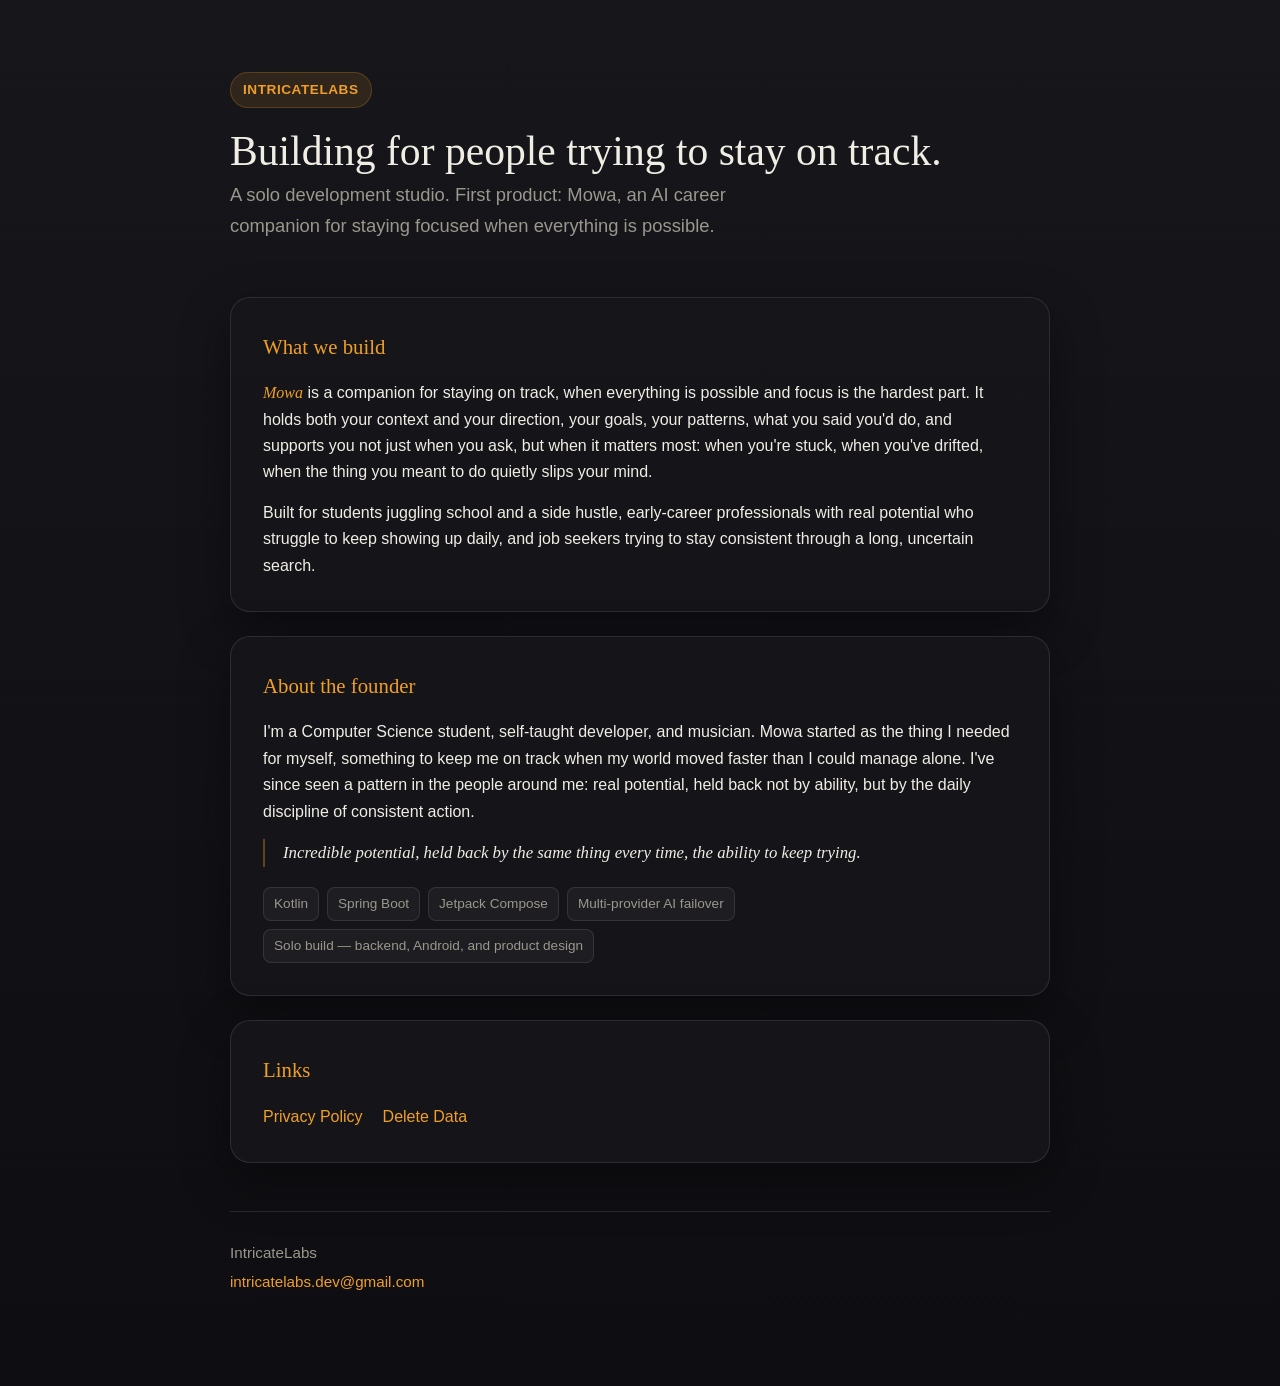
==== index.html @ 5f6d0f76 "Addition of landing page and mowa privacy policy and data deletion" ====
<!DOCTYPE html>
<html lang="en">
<head>
  <meta charset="UTF-8" />
  <meta name="viewport" content="width=device-width, initial-scale=1.0" />
  <title>IntricateLabs</title>
  <style>
    :root {
      --bg: #0e0e12;
      --card: #16161b;
      --text: #f0ede4;
      --muted: #9a978c;
      --accent: #ef9f27;
      --border: rgba(255,255,255,0.10);
    }
    * { box-sizing: border-box; }
    body {
      margin: 0;
      font-family: Arial, Helvetica, sans-serif;
      background: linear-gradient(180deg, #16161b 0%, #0e0e12 100%);
      color: var(--text);
      line-height: 1.65;
    }
    .wrap {
      max-width: 860px;
      margin: 0 auto;
      padding: 72px 20px 88px;
    }
    .kicker {
      display: inline-block;
      padding: 6px 12px;
      border-radius: 999px;
      background: rgba(239, 159, 39, 0.12);
      color: var(--accent);
      border: 1px solid rgba(239, 159, 39, 0.22);
      font-size: 0.85rem;
      font-weight: 700;
      letter-spacing: 0.04em;
      text-transform: uppercase;
    }
    h1 {
      margin: 20px 0 4px;
      font-size: 2.6rem;
      line-height: 1.15;
      font-family: Georgia, serif;
      font-weight: 400;
    }
    .tagline {
      margin: 0 0 56px;
      font-size: 1.15rem;
      color: var(--muted);
      max-width: 560px;
    }
    .card {
      background: rgba(22, 22, 27, 0.92);
      border: 1px solid var(--border);
      border-radius: 20px;
      padding: 32px;
      margin-bottom: 24px;
      box-shadow: 0 18px 50px rgba(0,0,0,0.35);
    }
    .card h2 {
      margin: 0 0 16px;
      font-size: 1.3rem;
      font-family: Georgia, serif;
      font-weight: 400;
      color: var(--accent);
    }
    .card p {
      margin: 0 0 14px;
      color: var(--text);
    }
    .card p:last-child { margin-bottom: 0; }
    .muted { color: var(--muted); }
    .product-name {
      display: inline-block;
      font-family: Georgia, serif;
      font-style: italic;
      color: var(--accent);
    }
    .stack {
      display: flex;
      flex-wrap: wrap;
      gap: 8px;
      margin-top: 20px;
    }
    .stack span {
      font-size: 0.85rem;
      color: var(--muted);
      background: rgba(255,255,255,0.04);
      border: 1px solid var(--border);
      border-radius: 8px;
      padding: 5px 10px;
    }
    .links {
      display: flex;
      flex-wrap: wrap;
      gap: 20px;
      margin-top: 4px;
    }
    a {
      color: var(--accent);
      text-decoration: none;
    }
    a:hover { text-decoration: underline; }
    .footer {
      margin-top: 48px;
      padding-top: 24px;
      border-top: 1px solid var(--border);
      color: var(--muted);
      font-size: 0.95rem;
    }
    .footer p { margin: 4px 0; }
    .quote {
      font-family: Georgia, serif;
      font-style: italic;
      font-size: 1.05rem;
      color: var(--text);
      border-left: 2px solid rgba(239, 159, 39, 0.35);
      padding-left: 18px;
      margin: 0;
    }
  </style>
</head>
<body>
  <div class="wrap">
    <span class="kicker">IntricateLabs</span>
    <h1>Building for people trying to stay on track.</h1>
    <p class="tagline">A solo development studio. First product: Mowa, an AI career companion for staying focused when everything is possible.</p>

    <div class="card">
      <h2>What we build</h2>
      <p><span class="product-name">Mowa</span> is a companion for staying on track, when everything is possible and focus is the hardest part. It holds both your context and your direction, your goals, your patterns, what you said you'd do, and supports you not just when you ask, but when it matters most: when you're stuck, when you've drifted, when the thing you meant to do quietly slips your mind.</p>
      <p class="muted">Built for students juggling school and a side hustle, early-career professionals with real potential who struggle to keep showing up daily, and job seekers trying to stay consistent through a long, uncertain search.</p>
    </div>

    <div class="card">
      <h2>About the founder</h2>
      <p>I'm a Computer Science student, self-taught developer, and musician. Mowa started as the thing I needed for myself, something to keep me on track when my world moved faster than I could manage alone. I've since seen a pattern in the people around me: real potential, held back not by ability, but by the daily discipline of consistent action.</p>
      <p class="quote">Incredible potential, held back by the same thing every time, the ability to keep trying.</p>
      <div class="stack">
        <span>Kotlin</span>
        <span>Spring Boot</span>
        <span>Jetpack Compose</span>
        <span>Multi-provider AI failover</span>
        <span>Solo build — backend, Android, and product design</span>
      </div>
    </div>

    <div class="card">
      <h2>Links</h2>
      <div class="links">
        <a href="./mowa/privacy-policy.html">Privacy Policy</a>
        <a href="./mowa/delete-data.html">Delete Data</a>
      </div>
    </div>

    <div class="footer">
      <p>IntricateLabs</p>
      <p><a href="mailto:intricatelabs.dev@gmail.com">intricatelabs.dev@gmail.com</a></p>
    </div>
  </div>
</body>
</html>
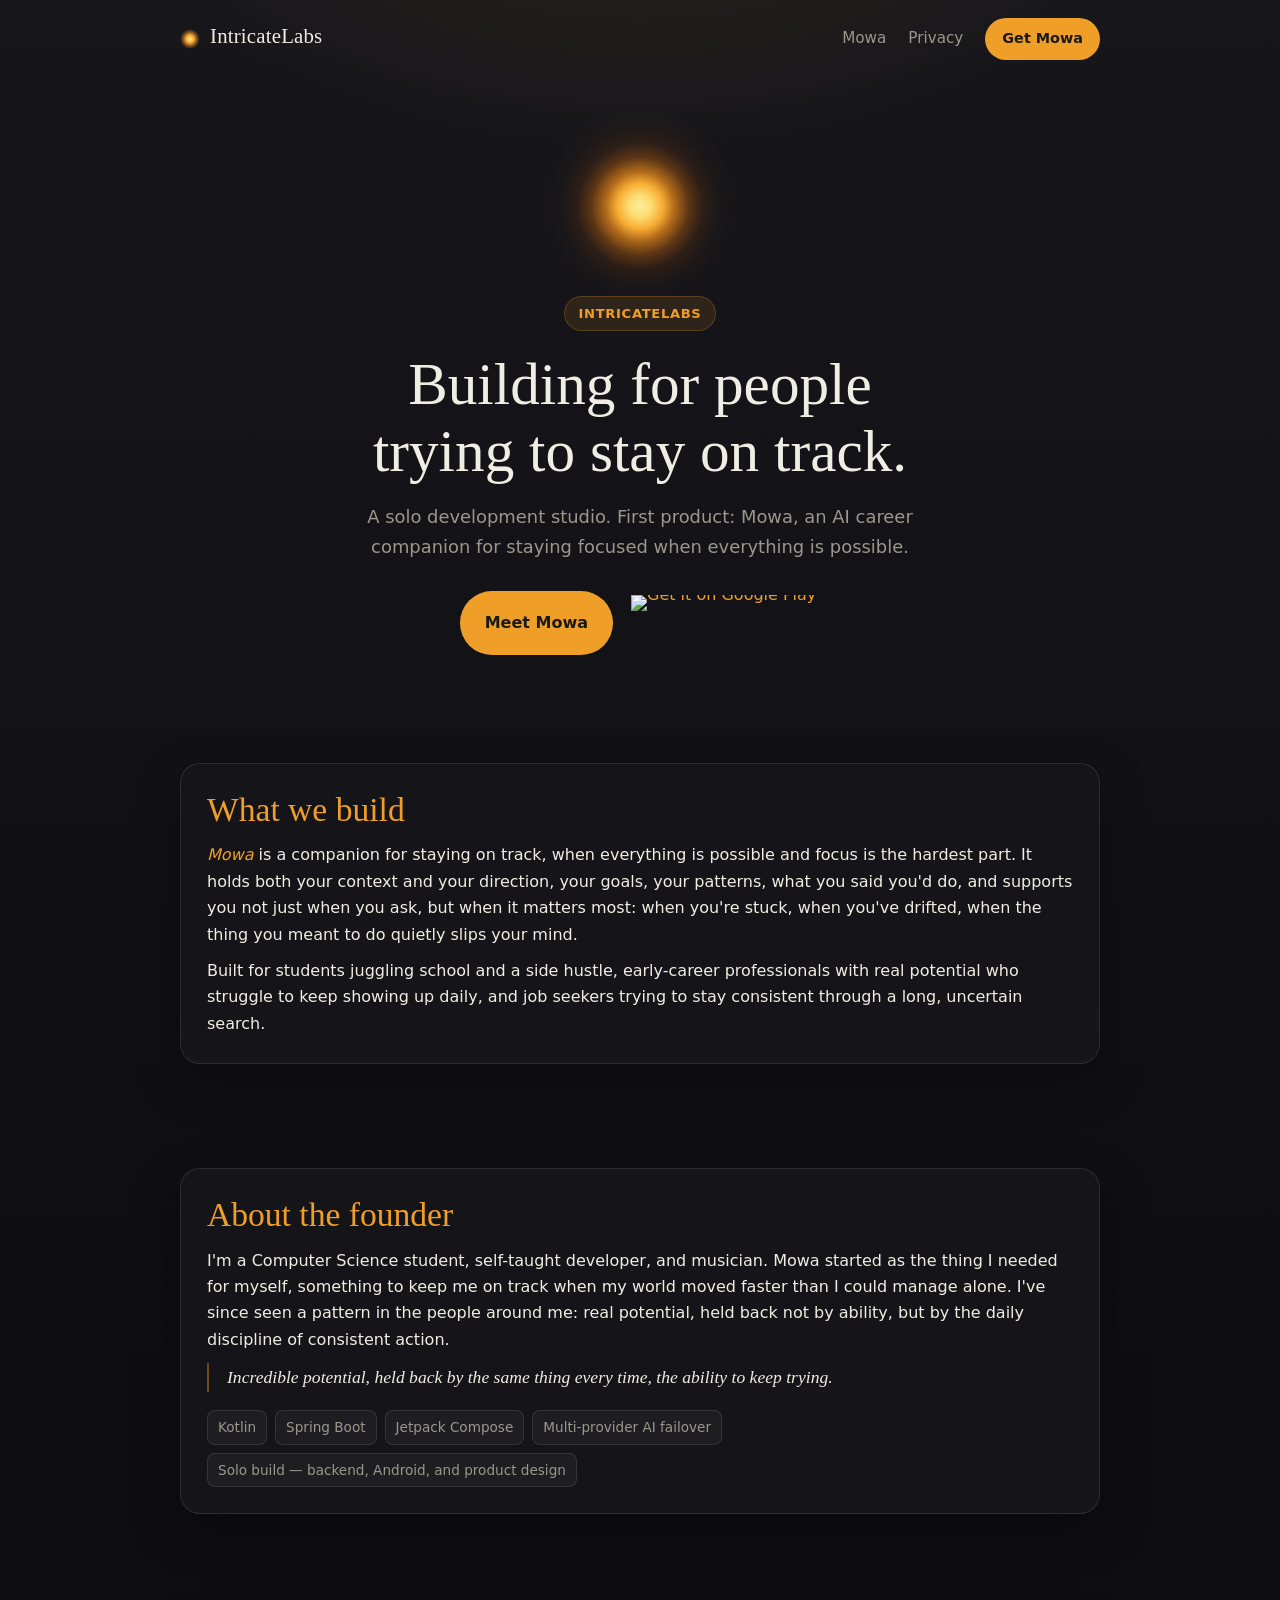
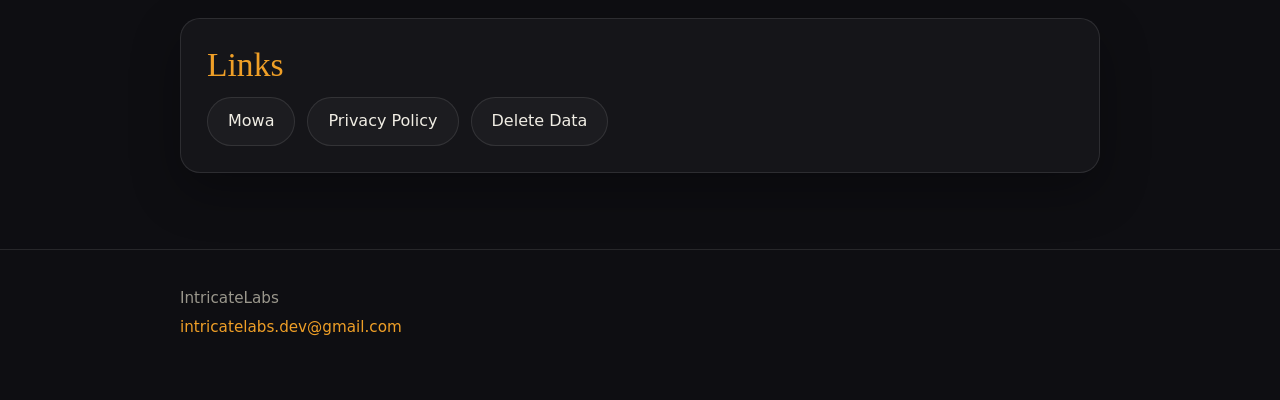
==== commit 04edaaed: "Add Mowa landing page, styles, scripts, and sitemap - Created index.html for Mowa, detailing its fea" ====
--- a/index.html
+++ b/index.html
@@ -3,162 +3,104 @@
 <head>
   <meta charset="UTF-8" />
   <meta name="viewport" content="width=device-width, initial-scale=1.0" />
-  <title>IntricateLabs</title>
-  <style>
-    :root {
-      --bg: #0e0e12;
-      --card: #16161b;
-      --text: #f0ede4;
-      --muted: #9a978c;
-      --accent: #ef9f27;
-      --border: rgba(255,255,255,0.10);
-    }
-    * { box-sizing: border-box; }
-    body {
-      margin: 0;
-      font-family: Arial, Helvetica, sans-serif;
-      background: linear-gradient(180deg, #16161b 0%, #0e0e12 100%);
-      color: var(--text);
-      line-height: 1.65;
-    }
-    .wrap {
-      max-width: 860px;
-      margin: 0 auto;
-      padding: 72px 20px 88px;
-    }
-    .kicker {
-      display: inline-block;
-      padding: 6px 12px;
-      border-radius: 999px;
-      background: rgba(239, 159, 39, 0.12);
-      color: var(--accent);
-      border: 1px solid rgba(239, 159, 39, 0.22);
-      font-size: 0.85rem;
-      font-weight: 700;
-      letter-spacing: 0.04em;
-      text-transform: uppercase;
-    }
-    h1 {
-      margin: 20px 0 4px;
-      font-size: 2.6rem;
-      line-height: 1.15;
-      font-family: Georgia, serif;
-      font-weight: 400;
-    }
-    .tagline {
-      margin: 0 0 56px;
-      font-size: 1.15rem;
-      color: var(--muted);
-      max-width: 560px;
-    }
-    .card {
-      background: rgba(22, 22, 27, 0.92);
-      border: 1px solid var(--border);
-      border-radius: 20px;
-      padding: 32px;
-      margin-bottom: 24px;
-      box-shadow: 0 18px 50px rgba(0,0,0,0.35);
-    }
-    .card h2 {
-      margin: 0 0 16px;
-      font-size: 1.3rem;
-      font-family: Georgia, serif;
-      font-weight: 400;
-      color: var(--accent);
-    }
-    .card p {
-      margin: 0 0 14px;
-      color: var(--text);
-    }
-    .card p:last-child { margin-bottom: 0; }
-    .muted { color: var(--muted); }
-    .product-name {
-      display: inline-block;
-      font-family: Georgia, serif;
-      font-style: italic;
-      color: var(--accent);
-    }
-    .stack {
-      display: flex;
-      flex-wrap: wrap;
-      gap: 8px;
-      margin-top: 20px;
-    }
-    .stack span {
-      font-size: 0.85rem;
-      color: var(--muted);
-      background: rgba(255,255,255,0.04);
-      border: 1px solid var(--border);
-      border-radius: 8px;
-      padding: 5px 10px;
-    }
-    .links {
-      display: flex;
-      flex-wrap: wrap;
-      gap: 20px;
-      margin-top: 4px;
-    }
-    a {
-      color: var(--accent);
-      text-decoration: none;
-    }
-    a:hover { text-decoration: underline; }
-    .footer {
-      margin-top: 48px;
-      padding-top: 24px;
-      border-top: 1px solid var(--border);
-      color: var(--muted);
-      font-size: 0.95rem;
-    }
-    .footer p { margin: 4px 0; }
-    .quote {
-      font-family: Georgia, serif;
-      font-style: italic;
-      font-size: 1.05rem;
-      color: var(--text);
-      border-left: 2px solid rgba(239, 159, 39, 0.35);
-      padding-left: 18px;
-      margin: 0;
-    }
-  </style>
+  <title>IntricateLabs: builders of Mowa, an AI career companion</title>
+  <meta name="description" content="IntricateLabs is a solo development studio. Its first product, Mowa, is an AI career companion for Android." />
+  <link rel="canonical" href="https://intricatelabs.site/" />
+  <link rel="icon" href="./assets/favicon/favicon.ico" sizes="32x32 48x48" />
+  <link rel="icon" href="./assets/favicon/favicon.svg" type="image/svg+xml" />
+  <link rel="apple-touch-icon" href="./assets/favicon/apple-touch-icon.png" />
+  <link rel="stylesheet" href="./site.css" />
+  <script src="./site.js" defer></script>
+
+  <meta property="og:type" content="website" />
+  <meta property="og:site_name" content="IntricateLabs" />
+  <meta property="og:title" content="IntricateLabs" />
+  <meta property="og:description" content="A solo development studio. First product: Mowa, an AI career companion." />
+  <meta property="og:url" content="https://intricatelabs.site/" />
+  <meta property="og:image" content="https://intricatelabs.site/assets/og-mowa.jpg" />
+  <meta property="og:image:width" content="1200" />
+  <meta property="og:image:height" content="630" />
+  <meta property="og:image:alt" content="mowa: a steady presence, every day" />
+  <meta name="twitter:card" content="summary_large_image" />
+
+  <script type="application/ld+json">
+  {
+    "@context": "https://schema.org",
+    "@type": "Organization",
+    "@id": "https://intricatelabs.site/#org",
+    "name": "IntricateLabs",
+    "url": "https://intricatelabs.site/",
+    "email": "intricatelabs.dev@gmail.com",
+    "description": "A solo development studio. First product: Mowa, an AI career companion for Android."
+  }
+  </script>
 </head>
 <body>
-  <div class="wrap">
-    <span class="kicker">IntricateLabs</span>
-    <h1>Building for people trying to stay on track.</h1>
-    <p class="tagline">A solo development studio. First product: Mowa, an AI career companion for staying focused when everything is possible.</p>
+  <a class="skip-link" href="#main">Skip to content</a>
 
-    <div class="card">
-      <h2>What we build</h2>
-      <p><span class="product-name">Mowa</span> is a companion for staying on track, when everything is possible and focus is the hardest part. It holds both your context and your direction, your goals, your patterns, what you said you'd do, and supports you not just when you ask, but when it matters most: when you're stuck, when you've drifted, when the thing you meant to do quietly slips your mind.</p>
-      <p class="muted">Built for students juggling school and a side hustle, early-career professionals with real potential who struggle to keep showing up daily, and job seekers trying to stay consistent through a long, uncertain search.</p>
+  <header class="site-header">
+    <div class="container">
+      <a class="brand plain" href="./index.html" aria-label="IntricateLabs home"><span class="brand-dot" aria-hidden="true"></span><span class="wordmark">IntricateLabs</span></a>
+      <nav class="nav" aria-label="Main">
+        <a href="./mowa/index.html">Mowa</a>
+        <a href="./mowa/privacy-policy.html">Privacy</a>
+        <a class="btn btn-primary btn-small" href="https://play.google.com/store/apps/details?id=com.intricatelabs.mowa">Get Mowa</a>
+      </nav>
     </div>
+  </header>
 
-    <div class="card">
-      <h2>About the founder</h2>
-      <p>I'm a Computer Science student, self-taught developer, and musician. Mowa started as the thing I needed for myself, something to keep me on track when my world moved faster than I could manage alone. I've since seen a pattern in the people around me: real potential, held back not by ability, but by the daily discipline of consistent action.</p>
-      <p class="quote">Incredible potential, held back by the same thing every time, the ability to keep trying.</p>
-      <div class="stack">
-        <span>Kotlin</span>
-        <span>Spring Boot</span>
-        <span>Jetpack Compose</span>
-        <span>Multi-provider AI failover</span>
-        <span>Solo build — backend, Android, and product design</span>
+  <main id="main">
+    <div class="container">
+
+      <section class="hero">
+        <div class="orb" style="--size:200px" aria-hidden="true"></div>
+        <span class="eyebrow">IntricateLabs</span>
+        <h1>Building for people trying to stay on track.</h1>
+        <p class="lead muted">A solo development studio. First product: Mowa, an AI career companion for staying focused when everything is possible.</p>
+        <div class="cta-row">
+          <a class="btn btn-primary" href="./mowa/index.html">Meet Mowa</a>
+          <a class="badge-link" href="https://play.google.com/store/apps/details?id=com.intricatelabs.mowa"><img src="./assets/google-play-badge.webp" alt="Get it on Google Play" height="56" /></a>
+        </div>
+      </section>
+
+      <section aria-labelledby="build-title">
+        <div class="card interactive">
+          <h2 id="build-title">What we build</h2>
+          <p><a href="./mowa/index.html"><em>Mowa</em></a> is a companion for staying on track, when everything is possible and focus is the hardest part. It holds both your context and your direction, your goals, your patterns, what you said you'd do, and supports you not just when you ask, but when it matters most: when you're stuck, when you've drifted, when the thing you meant to do quietly slips your mind.</p>
+          <p class="muted">Built for students juggling school and a side hustle, early-career professionals with real potential who struggle to keep showing up daily, and job seekers trying to stay consistent through a long, uncertain search.</p>
+        </div>
+      </section>
+
+      <section aria-labelledby="founder-title">
+        <div class="card interactive">
+          <h2 id="founder-title">About the founder</h2>
+          <p>I'm a Computer Science student, self-taught developer, and musician. Mowa started as the thing I needed for myself, something to keep me on track when my world moved faster than I could manage alone. I've since seen a pattern in the people around me: real potential, held back not by ability, but by the daily discipline of consistent action.</p>
+          <p class="quote">Incredible potential, held back by the same thing every time, the ability to keep trying.</p>
+          <div class="chips"><span>Kotlin</span><span>Spring Boot</span><span>Jetpack Compose</span><span>Multi-provider AI failover</span><span>Solo build — backend, Android, and product design</span></div>
+        </div>
+      </section>
+
+      <section aria-labelledby="links-title">
+        <div class="card">
+          <h2 id="links-title">Links</h2>
+          <div class="links-row">
+            <a href="./mowa/index.html">Mowa</a>
+            <a href="./mowa/privacy-policy.html">Privacy Policy</a>
+            <a href="./mowa/delete-data.html">Delete Data</a>
+          </div>
+        </div>
+      </section>
+
+    </div>
+  </main>
+
+  <footer class="site-footer">
+    <div class="container">
+      <div>
+        <p>IntricateLabs</p>
+        <p><a href="mailto:intricatelabs.dev@gmail.com">intricatelabs.dev@gmail.com</a></p>
       </div>
     </div>
-
-    <div class="card">
-      <h2>Links</h2>
-      <div class="links">
-        <a href="./mowa/privacy-policy.html">Privacy Policy</a>
-        <a href="./mowa/delete-data.html">Delete Data</a>
-      </div>
-    </div>
-
-    <div class="footer">
-      <p>IntricateLabs</p>
-      <p><a href="mailto:intricatelabs.dev@gmail.com">intricatelabs.dev@gmail.com</a></p>
-    </div>
-  </div>
+  </footer>
 </body>
 </html>
--- a/site.css
+++ b/site.css
@@ -0,0 +1,230 @@
+/* Shared styles for intricatelabs.site. Palette and orb come from the Mowa banner image. */
+:root {
+  --bg: #0e0e12;
+  --surface: #16161b;
+  --text: #f0ede4;
+  --muted: #9a978c;
+  --accent: #ef9f27;
+  --accent-soft: #f5c876;
+  --border: rgba(255, 255, 255, 0.10);
+  --radius: 20px;
+  --serif: Georgia, "Times New Roman", serif;
+  --sans: system-ui, -apple-system, "Segoe UI", Roboto, Arial, sans-serif;
+}
+* { box-sizing: border-box; }
+html { scroll-behavior: smooth; }
+body {
+  margin: 0;
+  font: 16px/1.65 var(--sans);
+  color: var(--text);
+  background:
+    radial-gradient(900px 520px at 50% -8%, rgba(239, 159, 39, 0.11), transparent 62%),
+    linear-gradient(180deg, #16161b 0%, #0e0e12 70%);
+  background-color: var(--bg);
+}
+a { color: var(--accent); text-decoration: none; }
+a:hover { text-decoration: underline; }
+:focus-visible { outline: 2px solid var(--accent-soft); outline-offset: 3px; border-radius: 6px; }
+.container { max-width: 960px; margin: 0 auto; padding: 0 20px; }
+.sr-only { position: absolute; width: 1px; height: 1px; overflow: hidden; clip: rect(0 0 0 0); white-space: nowrap; }
+.skip-link { position: absolute; left: -999px; top: 8px; background: var(--accent); color: #1a1a14; padding: 8px 14px; border-radius: 8px; z-index: 10; }
+.skip-link:focus { left: 12px; }
+
+/* ── Header ───────────────────────────────────────────────────────────────── */
+.site-header { padding: 18px 0; }
+.site-header .container { display: flex; align-items: center; justify-content: space-between; gap: 16px; flex-wrap: wrap; }
+.brand { display: flex; align-items: center; gap: 10px; color: var(--text); }
+.brand:hover { text-decoration: none; }
+.brand-dot { width: 20px; height: 20px; border-radius: 50%; background: radial-gradient(circle closest-side, #feec9b 0%, #f6ac33 38%, rgba(207, 122, 28, 0.6) 68%, rgba(207, 122, 28, 0) 100%); }
+.wordmark { position: relative; padding-bottom: 5px; font-family: var(--serif); font-size: 1.5rem; line-height: 1; letter-spacing: 0.01em; }
+.wordmark::after { content: ""; position: absolute; left: 0; bottom: 0; width: 44%; height: 2px; border-radius: 2px; background: var(--accent); }
+.brand.plain .wordmark { font-size: 1.3rem; }
+.brand.plain .wordmark::after { display: none; }
+.nav { display: flex; align-items: center; gap: 22px; font-size: 0.95rem; flex-wrap: wrap; }
+.nav a { color: var(--muted); }
+.nav a:hover { color: var(--text); text-decoration: none; }
+/* Must come after the two rules above and be at least as specific, or the button text goes grey. */
+.nav a.btn { color: #1a1a14; }
+.nav a.btn:hover { color: #1a1a14; }
+
+/* ── Buttons ──────────────────────────────────────────────────────────────── */
+.btn { display: inline-flex; align-items: center; justify-content: center; gap: 10px; padding: 13px 24px; border-radius: 999px; font-weight: 700; font-size: 1rem; border: 1px solid transparent; transition: transform .15s ease, background .15s ease, box-shadow .2s ease; }
+.btn:hover { text-decoration: none; transform: translateY(-1px); }
+.btn-primary { background: var(--accent); color: #1a1a14; }
+.btn-primary:hover { background: var(--accent-soft); box-shadow: 0 8px 26px rgba(239, 159, 39, 0.28); }
+.btn-ghost { color: var(--text); border-color: var(--border); background: rgba(255, 255, 255, 0.03); }
+.btn-ghost:hover { border-color: rgba(239, 159, 39, 0.45); }
+.btn-small { padding: 8px 16px; font-size: 0.9rem; gap: 8px; }
+
+/* Official Google Play badge: unmodified, at least 28px tall, with clear space of a quarter of its height around it. */
+.badge-link { display: inline-block; line-height: 0; padding: 4px; transition: transform .15s ease; }
+.badge-link:hover { transform: translateY(-2px); }
+.badge-link img { display: block; height: 56px; width: auto; }
+
+/* ── The orb: a soft glow with no hard edge, colours sampled from the banner ─ */
+.orb {
+  --size: 240px;
+  --glow: 1;
+  width: var(--size);
+  aspect-ratio: 1;
+  border-radius: 50%;
+  background: radial-gradient(circle closest-side at 50% 50%,
+    #feec9b 0%, #fddd72 11%, #f6ac33 23%, rgba(207, 122, 28, 0.85) 34%,
+    rgba(160, 85, 16, 0.50) 49%, rgba(120, 60, 14, 0.24) 63%,
+    rgba(90, 45, 12, 0.09) 80%, rgba(90, 45, 12, 0) 100%);
+  opacity: calc(0.45 + 0.55 * var(--glow));
+  animation: breathe 4.8s ease-in-out infinite;
+}
+/* Slow and gentle, but you can actually see it: a 10% swell and a brightness lift. */
+@keyframes breathe {
+  0%, 100% { transform: scale(1); filter: brightness(1); }
+  50% { transform: scale(1.10); filter: brightness(1.18); }
+}
+@media (prefers-reduced-motion: reduce) {
+  .orb { animation: none; }
+  html { scroll-behavior: auto; }
+  .card.interactive, .btn { transition: none; }
+  .phone img, .phone img.is-active { transform: none; transition: opacity .2s ease; }
+}
+
+/* ── Hero ─────────────────────────────────────────────────────────────────── */
+.hero { text-align: center; padding: 28px 0 56px; }
+.hero > * { position: relative; z-index: 1; }
+.hero > .orb { --size: 300px; margin: 0 auto -10px; z-index: 0; }
+.eyebrow { display: inline-block; padding: 6px 14px; border-radius: 999px; background: rgba(239, 159, 39, 0.12); color: var(--accent); border: 1px solid rgba(239, 159, 39, 0.22); font-size: 0.82rem; font-weight: 700; letter-spacing: 0.05em; text-transform: uppercase; }
+h1 { font-family: var(--serif); font-weight: 400; line-height: 1.15; }
+.hero h1 { font-size: clamp(2.2rem, 6.4vw, 3.7rem); line-height: 1.12; margin: 20px auto 18px; max-width: 22ch; text-wrap: balance; }
+.lead { font-size: 1.12rem; color: var(--text); max-width: 40rem; margin: 0 auto 14px; }
+.lead.muted { color: var(--muted); }
+.cta-row { display: flex; gap: 14px; justify-content: center; flex-wrap: wrap; margin-top: 30px; }
+.fineprint { margin-top: 16px; font-size: 0.88rem; color: var(--muted); }
+
+/* ── Sections and cards ───────────────────────────────────────────────────── */
+section { padding: 52px 0; }
+h2 { font-family: var(--serif); font-weight: 400; font-size: clamp(1.6rem, 4vw, 2.1rem); line-height: 1.2; margin: 0 0 12px; }
+.section-intro { color: var(--muted); max-width: 40rem; margin: 0 0 34px; }
+.grid { display: grid; gap: 18px; }
+.grid-3 { grid-template-columns: repeat(auto-fit, minmax(240px, 1fr)); }
+.card { background: rgba(22, 22, 27, 0.92); border: 1px solid var(--border); border-radius: var(--radius); padding: 26px; box-shadow: 0 18px 50px rgba(0, 0, 0, 0.30); }
+.card h3 { margin: 0 0 8px; font-family: var(--serif); font-weight: 400; font-size: 1.15rem; color: var(--accent); }
+.card p { margin: 0; color: var(--text); }
+.card p + p { margin-top: 10px; }
+.card h2 { color: var(--accent); }
+.muted { color: var(--muted); }
+
+/* Interactive cards: lift, amber edge, and a soft light that follows the cursor (site.js sets --x / --y).
+   Hover effects only apply on devices that can hover; touch gets a press effect instead. */
+.card.interactive { position: relative; transition: transform .25s ease, border-color .3s ease, box-shadow .25s ease, background-color .35s ease; }
+.card.interactive > * { position: relative; }
+.card.interactive::before { content: ""; position: absolute; inset: 0; border-radius: inherit; pointer-events: none; opacity: 0; transition: opacity .25s ease;
+  background: radial-gradient(340px circle at var(--x, 50%) var(--y, 0%), rgba(239, 159, 39, 0.15), transparent 45%); }
+@media (hover: hover) {
+  .card.interactive:hover { transform: translateY(-4px); border-color: rgba(239, 159, 39, 0.38); box-shadow: 0 26px 60px rgba(0, 0, 0, 0.5), 0 0 0 1px rgba(239, 159, 39, 0.08); }
+  .card.interactive:hover::before { opacity: 1; }
+}
+.card.interactive:active { transform: scale(0.99); }
+
+/* ── "Sound like you?" and long-form lines ────────────────────────────────── */
+.checklist { list-style: none; margin: 22px 0 0; padding: 0; display: grid; gap: 12px; }
+.checklist li { position: relative; padding: 16px 20px 16px 54px; background: rgba(22, 22, 27, 0.92); border: 1px solid var(--border); border-radius: 16px; }
+.checklist li::before { content: ""; position: absolute; left: 20px; top: 20px; width: 20px; height: 20px; border-radius: 50%; background: radial-gradient(circle closest-side, #feec9b 0%, #f6ac33 38%, rgba(207, 122, 28, 0.6) 68%, rgba(207, 122, 28, 0) 100%); }
+.closing-line { margin: 26px 0 0; max-width: 44rem; font-family: var(--serif); font-size: 1.15rem; }
+.prose p { max-width: 44rem; margin: 0 0 14px; }
+.cite { display: block; margin-top: 8px; font-size: 0.88rem; color: var(--muted); font-style: normal; font-family: var(--sans); }
+
+/* ── Feature explorer ─────────────────────────────────────────────────────── */
+/* Wide screens with a mouse: a list on the left, a phone on the right. Hovering a feature only changes
+   the phone; the text never moves, so it can't fight with reading.
+   Phones and tablets: no hover. Tapping a feature opens its screenshot inline, like an accordion. */
+.explorer { display: grid; gap: 14px; }
+.explorer-list { display: grid; gap: 14px; }
+.explorer-phone { display: none; }
+.feature { display: block; width: 100%; text-align: left; font: inherit; color: inherit; cursor: pointer; appearance: none; padding: 22px 24px; }
+.feature-title { display: block; margin-bottom: 6px; font-family: var(--serif); font-size: 1.15rem; color: var(--accent); }
+.feature-text { display: block; color: var(--text); }
+.feature.is-active { border-color: rgba(239, 159, 39, 0.55); background: rgba(239, 159, 39, 0.07); }
+.feature .inline-shot { display: none; width: min(100%, 320px); height: auto; margin: 16px auto 0; border-radius: 22px; border: 1px solid var(--border); box-shadow: 0 18px 44px rgba(0, 0, 0, 0.5); }
+.feature.is-active .inline-shot { display: block; }
+.phone {
+  --h: min(700px, calc(100vh - 56px));
+  position: relative; height: var(--h); width: calc(var(--h) * 9 / 16); max-width: 100%;
+  margin: 0 auto; border-radius: 30px; border: 1px solid var(--border); background: #070607; overflow: hidden;
+  box-shadow: 0 30px 80px rgba(0, 0, 0, 0.55), 0 0 100px rgba(239, 159, 39, 0.12);
+}
+/* The screenshots are 1080x1920 (9:16), so the frame is 9:16 and nothing is cropped. */
+.phone img {
+  position: absolute; inset: 0; width: 100%; height: 100%; object-fit: contain;
+  opacity: 0; transform: translateY(14px) scale(0.975);
+  transition: opacity .4s ease, transform .4s ease; will-change: opacity, transform;
+}
+/* Leaving is a little quicker than arriving, and the new one slides up slightly as it fades in, so the two overlap as a soft crossfade. */
+.phone img.is-active {
+  opacity: 1; transform: none;
+  transition: opacity .6s ease .03s, transform .75s cubic-bezier(.2, .7, .2, 1) .03s;
+}
+@media (min-width: 860px) {
+  .explorer { grid-template-columns: minmax(0, 1fr) 400px; gap: 44px; align-items: start; }
+  .explorer-phone { display: block; position: sticky; top: 28px; }
+  .feature .inline-shot, .feature.is-active .inline-shot { display: none; }
+}
+
+/* ── Timeline: the glow grows left to right ───────────────────────────────── */
+.timeline { display: grid; grid-template-columns: repeat(auto-fit, minmax(230px, 1fr)); gap: 18px; }
+.step { text-align: center; padding: 30px 22px; overflow: hidden; }
+.step .orb { margin: 0 auto; animation-duration: 6.5s; transition: scale .4s ease; }
+@media (hover: hover) { .step:hover .orb { scale: 1.15; } }
+.step h3 { color: var(--text); margin-top: 6px; }
+.step .when { display: block; font-size: 0.8rem; letter-spacing: 0.06em; text-transform: uppercase; color: var(--accent); margin-bottom: 2px; }
+
+/* ── Founder ──────────────────────────────────────────────────────────────── */
+.quote { font-family: var(--serif); font-style: italic; font-size: 1.1rem; border-left: 2px solid rgba(239, 159, 39, 0.4); padding-left: 18px; margin: 18px 0 0; }
+.chips { display: flex; flex-wrap: wrap; gap: 8px; margin-top: 18px; }
+.chips span { font-size: 0.85rem; color: var(--muted); background: rgba(255, 255, 255, 0.04); border: 1px solid var(--border); border-radius: 8px; padding: 5px 10px; }
+.links-row { display: flex; flex-wrap: wrap; gap: 12px; margin-top: 4px; }
+.links-row a { padding: 10px 20px; border: 1px solid var(--border); border-radius: 999px; background: rgba(255, 255, 255, 0.03); color: var(--text); transition: border-color .2s ease, color .2s ease; }
+.links-row a:hover { border-color: rgba(239, 159, 39, 0.5); color: var(--accent); text-decoration: none; }
+
+/* ── FAQ ──────────────────────────────────────────────────────────────────── */
+.faq details { background: rgba(22, 22, 27, 0.92); border: 1px solid var(--border); border-radius: 16px; padding: 4px 22px; margin-bottom: 12px; transition: border-color .2s ease; }
+.faq details:hover, .faq details[open] { border-color: rgba(239, 159, 39, 0.3); }
+.faq summary { cursor: pointer; padding: 16px 0; font-weight: 600; list-style: none; display: flex; justify-content: space-between; gap: 16px; }
+.faq summary::-webkit-details-marker { display: none; }
+.faq summary::after { content: "+"; color: var(--accent); font-size: 1.3rem; line-height: 1; }
+.faq details[open] summary::after { content: "\2212"; }
+.faq details p { margin: 0 0 16px; color: var(--muted); }
+
+/* ── Document pages (privacy policy, data deletion) ───────────────────────── */
+/* Built for reading: a narrow measure, generous spacing, and a contents list that stays beside the text. */
+.doc { max-width: 1040px; margin: 0 auto; padding: 28px 20px 72px; display: grid; gap: 28px; }
+.doc-toc { font-size: 0.92rem; }
+.doc-toc summary { cursor: pointer; padding: 10px 14px; border: 1px solid var(--border); border-radius: 12px; color: var(--muted); font-weight: 600; list-style: none; }
+.doc-toc summary::-webkit-details-marker { display: none; }
+.doc-toc ol { list-style: none; margin: 10px 0 0; padding: 0; display: grid; gap: 2px; }
+.doc-toc a { display: block; padding: 7px 14px; border-left: 2px solid var(--border); color: var(--muted); }
+.doc-toc a:hover, .doc-toc a.is-current { color: var(--text); border-left-color: var(--accent); text-decoration: none; }
+.doc-toc a.is-current { color: var(--accent); }
+.doc-body { max-width: 720px; min-width: 0; }
+.doc-body h1 { font-size: clamp(2rem, 5vw, 2.8rem); margin: 16px 0 6px; }
+.doc-meta { margin: 0 0 40px; color: var(--muted); }
+.doc-body section { padding: 0; margin: 0 0 44px; scroll-margin-top: 24px; }
+.doc-body h2 { font-family: var(--serif); font-weight: 400; font-size: 1.55rem; line-height: 1.3; margin: 0 0 16px; color: var(--text); }
+.doc-body p { margin: 0 0 16px; line-height: 1.75; }
+.doc-body ul, .doc-body ol { margin: 0 0 16px; padding-left: 22px; }
+.doc-body li { margin-bottom: 12px; line-height: 1.7; }
+.doc-body li::marker { color: var(--accent); }
+.doc-body a { color: var(--accent-soft); text-decoration: underline; text-underline-offset: 3px; }
+.doc-body a:hover { color: var(--accent); }
+.doc-steps { list-style: none; counter-reset: step; margin: 0 0 16px; padding: 0; display: grid; gap: 12px; }
+.doc-steps li { counter-increment: step; position: relative; margin: 0; padding: 16px 20px 16px 62px; background: rgba(22, 22, 27, 0.92); border: 1px solid var(--border); border-radius: 14px; }
+.doc-steps li::before { content: counter(step); position: absolute; left: 20px; top: 14px; width: 28px; height: 28px; display: grid; place-items: center; border-radius: 50%; background: rgba(239, 159, 39, 0.14); color: var(--accent); font-weight: 700; font-size: 0.9rem; }
+@media (min-width: 900px) {
+  .doc { grid-template-columns: 220px minmax(0, 1fr); gap: 56px; }
+  .doc-toc { position: sticky; top: 28px; align-self: start; }
+  .doc-toc summary { pointer-events: none; border: 0; padding: 0 14px 8px; text-transform: uppercase; letter-spacing: 0.06em; font-size: 0.78rem; }
+}
+
+/* ── Footer ───────────────────────────────────────────────────────────────── */
+.site-footer { margin-top: 24px; padding: 32px 0 56px; border-top: 1px solid var(--border); color: var(--muted); font-size: 0.95rem; }
+.site-footer .container { display: flex; justify-content: space-between; gap: 20px; flex-wrap: wrap; }
+.site-footer .links { display: flex; gap: 20px; flex-wrap: wrap; }
+.site-footer p { margin: 4px 0; }
